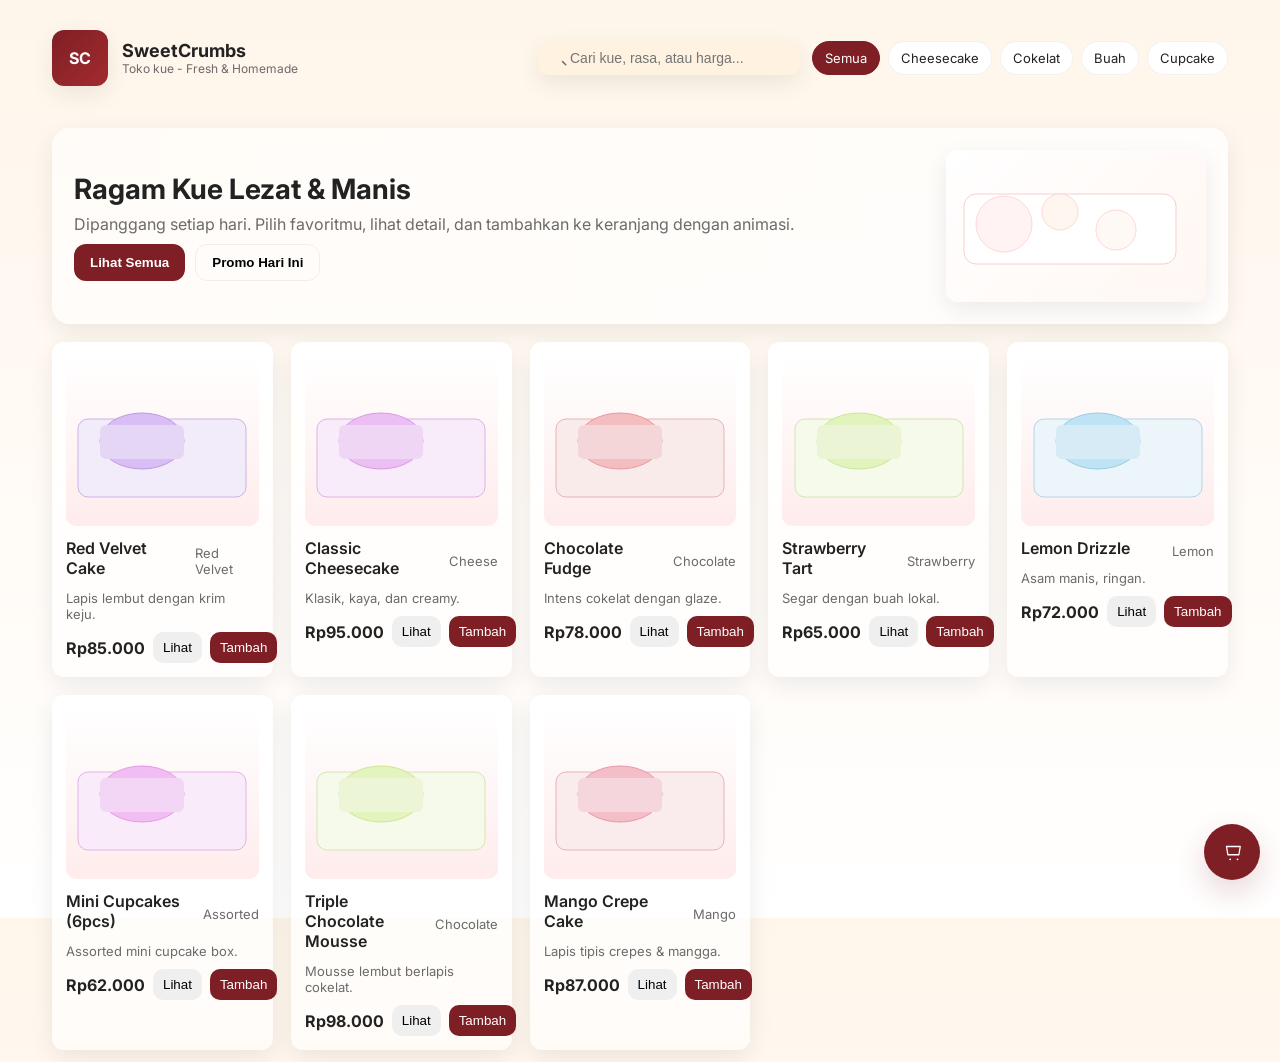
==== index.html @ e3cad515 "Create index.html" ====
<!doctype html>
<html lang="id">
<head>
  <meta charset="utf-8" />
  <meta name="viewport" content="width=device-width, initial-scale=1" />
  <title>SweetCrumbs Bakery — Koleksi Kue</title>
  <link href="https://fonts.googleapis.com/css2?family=Inter:wght@300;400;600;700&display=swap" rel="stylesheet">
  <style>
    :root{
      --cream:#FFF6EB;
      --soft-cream:#FFF2E0;
      --maroon:#7E1F25;
      --accent:#A32B2F;
      --muted:#6B6B6B;
      --glass: rgba(255,255,255,0.6);
      --card-shadow: 0 8px 24px rgba(0,0,0,0.08);
      --radius:14px;
      font-family: 'Inter', system-ui, -apple-system, 'Segoe UI', Roboto, 'Helvetica Neue', Arial;
    }
    *{box-sizing:border-box}
    html,body{height:100%;margin:0;background:linear-gradient(180deg,var(--cream),#fff);color:#222}

    /* Header */
    .topbar{display:flex;align-items:center;justify-content:space-between;padding:20px 32px;gap:18px}
    .brand{display:flex;align-items:center;gap:14px}
    .logo{width:56px;height:56px;border-radius:12px;background:linear-gradient(135deg,var(--maroon),var(--accent));display:flex;align-items:center;justify-content:center;color:white;font-weight:700;box-shadow:var(--card-shadow)}
    .brand h1{margin:0;font-size:18px}
    .brand p{margin:0;font-size:12px;color:var(--muted)}

    /* Controls */
    .controls{display:flex;align-items:center;gap:12px}
    .search{display:flex;align-items:center;background:var(--soft-cream);padding:8px 12px;border-radius:10px;box-shadow:var(--card-shadow)}
    .search input{border:0;background:transparent;outline:none;width:220px;font-size:14px}
    .filters{display:flex;gap:8px}
    .chip{cursor:pointer;padding:8px 12px;border-radius:999px;background:white;border:1px solid rgba(0,0,0,0.05);font-size:13px}
    .chip.active{background:var(--maroon);color:white;border-color:var(--maroon)}

    /* Layout */
    .container{max-width:1200px;margin:18px auto;padding:12px}
    .hero{display:flex;align-items:center;justify-content:space-between;gap:20px;padding:22px;background:linear-gradient(90deg,rgba(255,255,255,0.6), rgba(255,255,255,0.8));border-radius:18px;box-shadow:var(--card-shadow)}
    .hero .text h2{margin:0;font-size:28px}
    .hero .text p{margin:8px 0 0;color:var(--muted)}
    .hero .actions{display:flex;gap:10px;margin-top:10px}
    .btn{padding:10px 16px;border-radius:12px;border:0;cursor:pointer;font-weight:600}
    .btn-primary{background:var(--maroon);color:white}
    .btn-ghost{background:transparent;border:1px solid rgba(0,0,0,0.06)}

    /* Grid */
    .grid{display:grid;grid-template-columns:repeat(auto-fit,minmax(220px,1fr));gap:18px;margin-top:18px}
    .card{background:linear-gradient(180deg,white,var(--glass));border-radius:12px;padding:14px;box-shadow:var(--card-shadow);position:relative;overflow:visible;transition:transform .28s ease, box-shadow .28s ease}
    .card:hover{transform:translateY(-8px)}
    .card .img{height:170px;border-radius:10px;background:linear-gradient(180deg,#fff, #ffecec);display:flex;align-items:center;justify-content:center;margin-bottom:12px;position:relative}
    .badge{position:absolute;top:14px;left:14px;background:var(--maroon);color:white;padding:6px 8px;border-radius:8px;font-size:12px}

    .cake-name{font-weight:600;margin:0 0 6px}
    .cake-desc{font-size:13px;color:var(--muted);margin:0 0 10px}
    .price{font-weight:700}
    .meta{display:flex;align-items:center;justify-content:space-between;gap:8px}
    .actions-row{display:flex;gap:8px}
    .btn-small{padding:8px 10px;border-radius:10px;border:0;cursor:pointer}

    /* subtle tilt on image */
    .img > svg{transform-origin:center;transition:transform .5s cubic-bezier(.2,.9,.3,1)}
    .card:hover .img > svg{transform:rotate(-6deg) translateY(-4px)}

    /* cart */
    .cart{position:fixed;right:20px;bottom:20px;background:var(--maroon);color:white;padding:10px;border-radius:999px;width:56px;height:56px;display:flex;align-items:center;justify-content:center;box-shadow:0 12px 30px rgba(126,31,37,0.18)}
    .cart .count{position:absolute;top:-8px;right:-8px;background:#ffd; color:var(--maroon);padding:4px 6px;border-radius:999px;font-weight:700;font-size:12px}

    /* modal */
    .modal{position:fixed;inset:0;background:rgba(0,0,0,0.45);display:none;align-items:center;justify-content:center;padding:24px}
    .modal.open{display:flex}
    .modal .dialog{background:white;border-radius:12px;padding:18px;max-width:860px;width:100%;display:grid;grid-template-columns:1fr 1fr;gap:16px}
    .big-img{height:320px;border-radius:12px;display:flex;align-items:center;justify-content:center;background:linear-gradient(180deg,#fff,#fff6f4)}

    /* responsive */
    @media(max-width:800px){
      .hero{flex-direction:column;align-items:flex-start}
      .modal .dialog{grid-template-columns:1fr}
    }

    /* subtle entrance */
    .card{opacity:0;transform:translateY(12px);animation:fadeInUp .6s ease forwards}
    .card:nth-child(1){animation-delay:.06s}
    .card:nth-child(2){animation-delay:.12s}
    .card:nth-child(3){animation-delay:.18s}
    .card:nth-child(4){animation-delay:.24s}
    .card:nth-child(5){animation-delay:.30s}
    @keyframes fadeInUp{to{opacity:1;transform:none}}
  </style>
</head>
<body>
  <div class="topbar container">
    <div class="brand">
      <div class="logo">SC</div>
      <div>
        <h1>SweetCrumbs</h1>
        <p>Toko kue - Fresh & Homemade</p>
      </div>
    </div>

    <div class="controls">
      <div class="search">
        <svg width="18" height="18" viewBox="0 0 24 24" fill="none" style="opacity:.7"><path d="M21 21l-4.35-4.35" stroke="#333" stroke-width="2" stroke-linecap="round" stroke-linejoin="round"/></svg>
        <input id="searchInput" placeholder="Cari kue, rasa, atau harga..." />
      </div>
      <div class="filters" id="filterRow">
        <div class="chip active" data-cat="all">Semua</div>
        <div class="chip" data-cat="cheesecake">Cheesecake</div>
        <div class="chip" data-cat="chocolate">Cokelat</div>
        <div class="chip" data-cat="fruit">Buah</div>
        <div class="chip" data-cat="cupcake">Cupcake</div>
      </div>
    </div>
  </div>

  <main class="container">
    <section class="hero">
      <div class="text">
        <h2>Ragam Kue Lezat & Manis</h2>
        <p>Dipanggang setiap hari. Pilih favoritmu, lihat detail, dan tambahkan ke keranjang dengan animasi.</p>
        <div class="actions">
          <button class="btn btn-primary" id="viewAllBtn">Lihat Semua</button>
          <button class="btn btn-ghost" id="specialBtn">Promo Hari Ini</button>
        </div>
      </div>
      <div class="visual" style="min-width:260px;">
        <div style="background:linear-gradient(135deg,#fff,#fff7f3);padding:14px;border-radius:12px;box-shadow:var(--card-shadow)">
          <svg width="220" height="120" viewBox="0 0 220 120" fill="none" aria-hidden>
            <rect x="4" y="30" width="212" height="70" rx="12" fill="#fff" stroke="#F4D1CF"/>
            <circle cx="44" cy="60" r="28" fill="#fff3f3" stroke="#FFD6D6"/>
            <circle cx="100" cy="48" r="18" fill="#fff6f0" stroke="#FFD6D6"/>
            <circle cx="156" cy="66" r="20" fill="#fff9f5" stroke="#FFD6D6"/>
          </svg>
        </div>
      </div>
    </section>

    <section class="grid" id="productGrid">
      <!-- Cards generated by JS -->
    </section>
  </main>

  <div class="cart" id="cartBtn" title="Keranjang">
    <svg width="22" height="22" viewBox="0 0 24 24" fill="none"><path d="M6 6h15l-1.5 9h-12z" stroke="white" stroke-width="1.4" stroke-linecap="round" stroke-linejoin="round"/><circle cx="10" cy="20" r="1" fill="white"/><circle cx="18" cy="20" r="1" fill="white"/></svg>
    <div class="count" id="cartCount" style="display:none">0</div>
  </div>

  <div class="modal" id="modal">
    <div class="dialog">
      <div class="big-img" id="modalImg"></div>
      <div>
        <h3 id="modalTitle">Nama Kue</h3>
        <p id="modalDesc" style="color:var(--muted)"></p>
        <p style="font-weight:800;font-size:20px;margin-top:12px" id="modalPrice">Rp0</p>
        <div style="margin-top:16px;display:flex;gap:10px">
          <button class="btn btn-primary" id="modalAdd">Tambah ke Keranjang</button>
          <button class="btn btn-ghost" id="modalClose">Tutup</button>
        </div>
      </div>
    </div>
  </div>

  <script>
    // sample product data
    const products = [
      {id:1,name:'Red Velvet Cake',cat:'cake',tag:'cheesecake',desc:'Lapis lembut dengan krim keju.',price:85000,flavor:'Red Velvet'},
      {id:2,name:'Classic Cheesecake',cat:'cake',tag:'cheesecake',desc:'Klasik, kaya, dan creamy.',price:95000,flavor:'Cheese'},
      {id:3,name:'Chocolate Fudge',cat:'cake',tag:'chocolate',desc:'Intens cokelat dengan glaze.',price:78000,flavor:'Chocolate'},
      {id:4,name:'Strawberry Tart',cat:'tart',tag:'fruit',desc:'Segar dengan buah lokal.',price:65000,flavor:'Strawberry'},
      {id:5,name:'Lemon Drizzle',cat:'cake',tag:'fruit',desc:'Asam manis, ringan.',price:72000,flavor:'Lemon'},
      {id:6,name:'Mini Cupcakes (6pcs)',cat:'cupcake',tag:'cupcake',desc:'Assorted mini cupcake box.',price:62000,flavor:'Assorted'},
      {id:7,name:'Triple Chocolate Mousse',cat:'cake',tag:'chocolate',desc:'Mousse lembut berlapis cokelat.',price:98000,flavor:'Chocolate'},
      {id:8,name:'Mango Crepe Cake',cat:'cake',tag:'fruit',desc:'Lapis tipis crepes & mangga.',price:87000,flavor:'Mango'}
    ];

    const grid = document.getElementById('productGrid');
    const searchInput = document.getElementById('searchInput');
    const filterRow = document.getElementById('filterRow');
    const cartCountEl = document.getElementById('cartCount');
    const cartBtn = document.getElementById('cartBtn');
    const modal = document.getElementById('modal');
    const modalImg = document.getElementById('modalImg');
    const modalTitle = document.getElementById('modalTitle');
    const modalDesc = document.getElementById('modalDesc');
    const modalPrice = document.getElementById('modalPrice');
    const modalAdd = document.getElementById('modalAdd');
    const modalClose = document.getElementById('modalClose');

    let cartCount = 0;
    let activeCategory = 'all';

    function money(num){return 'Rp' + num.toLocaleString('id-ID')}

    function cakeSVG(name){
      // simple inline SVG as placeholder; unique color per name hash
      const hue = Math.abs(Array.from(name).reduce((a,c)=>a+c.charCodeAt(0),0)) % 360;
      return `<svg width="180" height="140" viewBox="0 0 180 140" xmlns="http://www.w3.org/2000/svg" aria-hidden>
        <rect x="6" y="48" rx="10" width="168" height="78" fill="hsl(${hue} 60% 95%)" stroke="hsl(${hue} 50% 80%)" />
        <g transform="translate(22,22)">
          <ellipse cx="48" cy="48" rx="42" ry="28" fill="hsl(${hue} 70% 85%)" stroke="hsl(${hue} 60% 75%)" />
          <rect x="6" y="32" rx="6" width="84" height="34" fill="hsl(${hue} 60% 90%)"/>
        </g>
      </svg>`;
    }

    function renderGrid(list){
      grid.innerHTML='';
      list.forEach(p=>{
        const card = document.createElement('article');
        card.className='card';
        card.innerHTML = `
          <div class="img">${cakeSVG(p.name)}</div>
          <div>
            <div style="display:flex;align-items:center;gap:8px;margin-bottom:6px"><h4 class="cake-name">${p.name}</h4><div style="margin-left:auto;color:var(--muted);font-size:13px">${p.flavor}</div></div>
            <p class="cake-desc">${p.desc}</p>
            <div class="meta">
              <div class="price">${money(p.price)}</div>
              <div class="actions-row">
                <button class="btn-small" data-id="${p.id}" data-action="view">Lihat</button>
                <button class="btn-small btn-primary" data-id="${p.id}" data-action="add">Tambah</button>
              </div>
            </div>
          </div>
        `;
        grid.appendChild(card);
      });

      // Attach button listeners
      grid.querySelectorAll('[data-action]').forEach(btn=>{
        btn.addEventListener('click', e=>{
          const id = Number(btn.dataset.id);
          const action = btn.dataset.action;
          const product = products.find(x=>x.id===id);
          if(action==='view') openModal(product);
          if(action==='add') flyToCart(btn, product);
        });
      });
    }

    function openModal(product){
      modalTitle.textContent = product.name;
      modalDesc.textContent = product.desc;
      modalPrice.textContent = money(product.price);
      modalImg.innerHTML = cakeSVG(product.name);
      modal.classList.add('open');
      modalAdd.onclick = ()=>{ flyToCart(modalAdd, product); closeModal(); };
    }
    function closeModal(){ modal.classList.remove('open'); }
    modalClose.addEventListener('click', closeModal);
    modal.addEventListener('click', (e)=>{ if(e.target===modal) closeModal(); });

    function flyToCart(btn, product){
      // increment cart
      cartCount++;
      cartCountEl.textContent = cartCount;
      cartCountEl.style.display = 'block';

      // create flying clone
      const rect = btn.getBoundingClientRect();
      const cartRect = cartBtn.getBoundingClientRect();
      const fly = document.createElement('div');
      fly.style.position='fixed';
      fly.style.left = rect.left + 'px';
      fly.style.top = rect.top + 'px';
      fly.style.width = '48px';
      fly.style.height = '48px';
      fly.style.borderRadius='8px';
      fly.style.zIndex=9999;
      fly.style.overflow='hidden';
      fly.innerHTML = cakeSVG(product.name);
      document.body.appendChild(fly);

      // animate
      const dx = cartRect.left + cartRect.width/2 - rect.left;
      const dy = cartRect.top + cartRect.height/2 - rect.top;
      fly.animate([
        { transform: 'translate(0px,0px) scale(1)', opacity:1 },
        { transform: `translate(${dx}px, ${dy}px) scale(.2) rotate(20deg)`, opacity:0.2 }
      ],{duration:700,easing:'cubic-bezier(.2,.9,.3,1)'}).onfinish = ()=>{ fly.remove();
        // small bounce on cart
        cartBtn.animate([{transform:'scale(1)'},{transform:'scale(1.14)'},{transform:'scale(1)'}],{duration:350});
      };
    }

    // filtering & search
    function applyFilters(){
      const q = searchInput.value.trim().toLowerCase();
      let list = products.filter(p=>{
        const matchesCat = activeCategory==='all' || p.tag===activeCategory;
        const matchesQ = q==='' || p.name.toLowerCase().includes(q) || p.desc.toLowerCase().includes(q) || String(p.price).includes(q);
        return matchesCat && matchesQ;
      });
      renderGrid(list);
    }

    searchInput.addEventListener('input', ()=>{ applyFilters(); });

    filterRow.querySelectorAll('.chip').forEach(ch=>{
      ch.addEventListener('click', ()=>{
        filterRow.querySelectorAll('.chip').forEach(c=>c.classList.remove('active'));
        ch.classList.add('active');
        activeCategory = ch.dataset.cat;
        applyFilters();
      });
    });

    // initial render
    renderGrid(products);

    // handy demo buttons
    document.getElementById('viewAllBtn').addEventListener('click', ()=>{ searchInput.value=''; activeCategory='all'; filterRow.querySelectorAll('.chip').forEach(c=>c.classList.remove('active')); filterRow.querySelector('.chip[data-cat="all"]').classList.add('active'); applyFilters(); });
    document.getElementById('specialBtn').addEventListener('click', ()=>{ alert('Promo: Diskon 10% untuk semua kue cokelat hari ini!'); });

  </script>
</body>
</html>
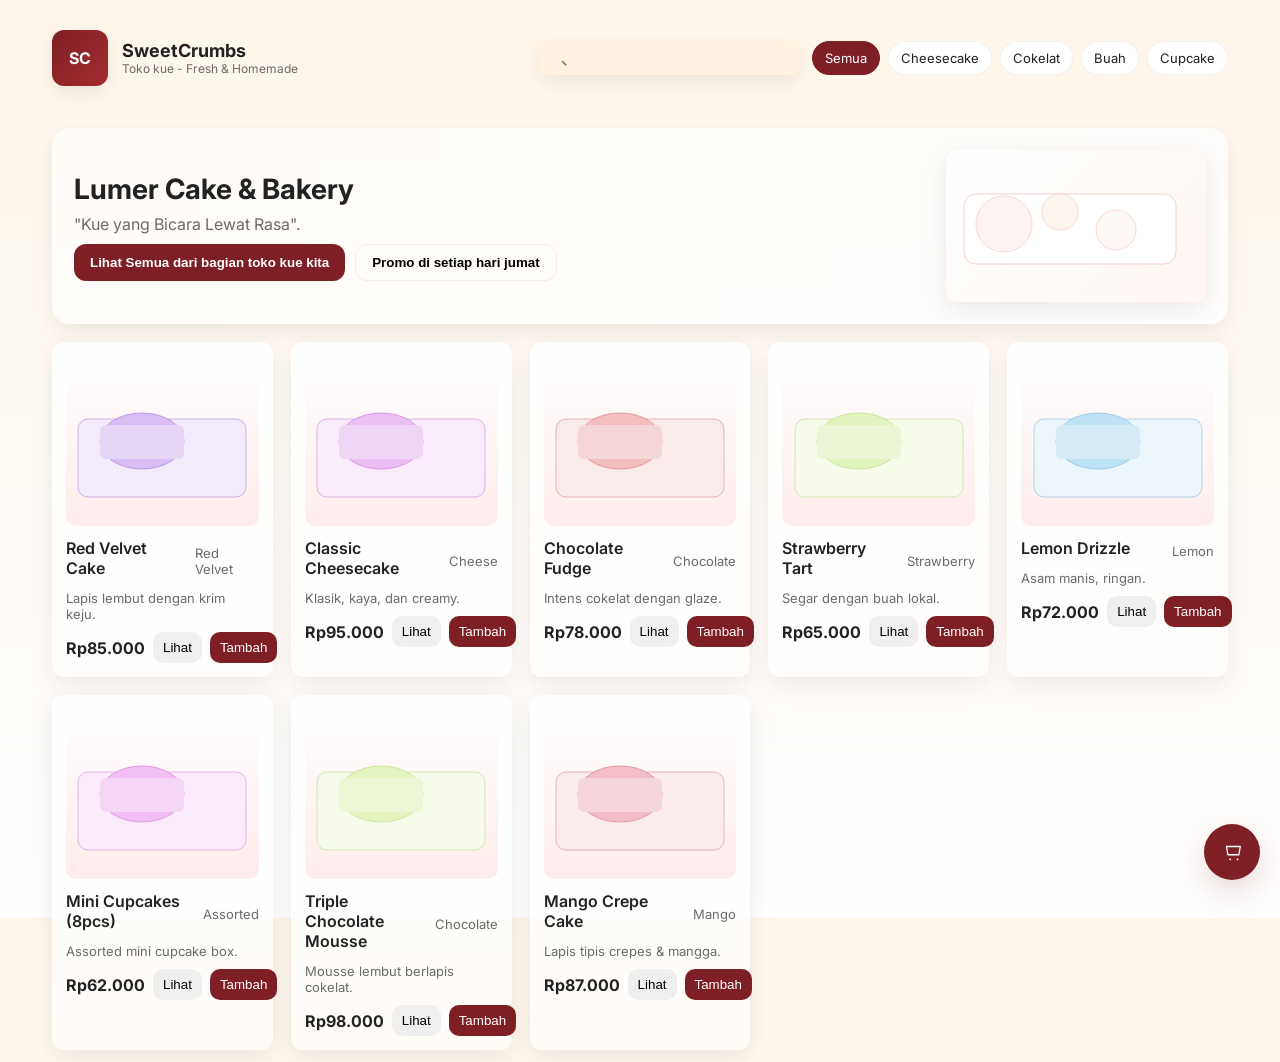
==== commit 0ea7036a: "Update index.html" ====
--- a/index.html
+++ b/index.html
@@ -3,7 +3,7 @@
 <head>
   <meta charset="utf-8" />
   <meta name="viewport" content="width=device-width, initial-scale=1" />
-  <title>SweetCrumbs Bakery — Koleksi Kue</title>
+  <title>SweetCrumbs Bakery — Koleksi Kue lezat dan yang pastinya enakkk</title>
   <link href="https://fonts.googleapis.com/css2?family=Inter:wght@300;400;600;700&display=swap" rel="stylesheet">
   <style>
     :root{
@@ -102,7 +102,7 @@
     <div class="controls">
       <div class="search">
         <svg width="18" height="18" viewBox="0 0 24 24" fill="none" style="opacity:.7"><path d="M21 21l-4.35-4.35" stroke="#333" stroke-width="2" stroke-linecap="round" stroke-linejoin="round"/></svg>
-        <input id="searchInput" placeholder="Cari kue, rasa, atau harga..." />
+        <input id="searchInput" placeholder=""Cari yang bikin hati lumer......" />
       </div>
       <div class="filters" id="filterRow">
         <div class="chip active" data-cat="all">Semua</div>
@@ -117,11 +117,11 @@
   <main class="container">
     <section class="hero">
       <div class="text">
-        <h2>Ragam Kue Lezat & Manis</h2>
-        <p>Dipanggang setiap hari. Pilih favoritmu, lihat detail, dan tambahkan ke keranjang dengan animasi.</p>
+        <h2>Lumer Cake & Bakery</h2>
+        <p>"Kue yang Bicara Lewat Rasa".</p>
         <div class="actions">
-          <button class="btn btn-primary" id="viewAllBtn">Lihat Semua</button>
-          <button class="btn btn-ghost" id="specialBtn">Promo Hari Ini</button>
+          <button class="btn btn-primary" id="viewAllBtn">Lihat Semua dari bagian toko kue kita</button>
+          <button class="btn btn-ghost" id="specialBtn">Promo di setiap hari jumat</button>
         </div>
       </div>
       <div class="visual" style="min-width:260px;">
@@ -141,7 +141,7 @@
     </section>
   </main>
 
-  <div class="cart" id="cartBtn" title="Keranjang">
+  <div class="cart" id="cartBtn" title="keranjangnya disini yaaa">
     <svg width="22" height="22" viewBox="0 0 24 24" fill="none"><path d="M6 6h15l-1.5 9h-12z" stroke="white" stroke-width="1.4" stroke-linecap="round" stroke-linejoin="round"/><circle cx="10" cy="20" r="1" fill="white"/><circle cx="18" cy="20" r="1" fill="white"/></svg>
     <div class="count" id="cartCount" style="display:none">0</div>
   </div>
@@ -154,8 +154,8 @@
         <p id="modalDesc" style="color:var(--muted)"></p>
         <p style="font-weight:800;font-size:20px;margin-top:12px" id="modalPrice">Rp0</p>
         <div style="margin-top:16px;display:flex;gap:10px">
-          <button class="btn btn-primary" id="modalAdd">Tambah ke Keranjang</button>
-          <button class="btn btn-ghost" id="modalClose">Tutup</button>
+          <button class="btn btn-primary" id="modalAdd">kalo minat tambahin aja ke keranjangnya</button>
+          <button class="btn btn-ghost" id="modalClose">Nanti Lagi</button>
         </div>
       </div>
     </div>
@@ -169,7 +169,7 @@
       {id:3,name:'Chocolate Fudge',cat:'cake',tag:'chocolate',desc:'Intens cokelat dengan glaze.',price:78000,flavor:'Chocolate'},
       {id:4,name:'Strawberry Tart',cat:'tart',tag:'fruit',desc:'Segar dengan buah lokal.',price:65000,flavor:'Strawberry'},
       {id:5,name:'Lemon Drizzle',cat:'cake',tag:'fruit',desc:'Asam manis, ringan.',price:72000,flavor:'Lemon'},
-      {id:6,name:'Mini Cupcakes (6pcs)',cat:'cupcake',tag:'cupcake',desc:'Assorted mini cupcake box.',price:62000,flavor:'Assorted'},
+      {id:6,name:'Mini Cupcakes (8pcs)',cat:'cupcake',tag:'cupcake',desc:'Assorted mini cupcake box.',price:62000,flavor:'Assorted'},
       {id:7,name:'Triple Chocolate Mousse',cat:'cake',tag:'chocolate',desc:'Mousse lembut berlapis cokelat.',price:98000,flavor:'Chocolate'},
       {id:8,name:'Mango Crepe Cake',cat:'cake',tag:'fruit',desc:'Lapis tipis crepes & mangga.',price:87000,flavor:'Mango'}
     ];
@@ -310,7 +310,7 @@
 
     // handy demo buttons
     document.getElementById('viewAllBtn').addEventListener('click', ()=>{ searchInput.value=''; activeCategory='all'; filterRow.querySelectorAll('.chip').forEach(c=>c.classList.remove('active')); filterRow.querySelector('.chip[data-cat="all"]').classList.add('active'); applyFilters(); });
-    document.getElementById('specialBtn').addEventListener('click', ()=>{ alert('Promo: Diskon 10% untuk semua kue cokelat hari ini!'); });
+    document.getElementById('specialBtn').addEventListener('click', ()=>{ alert('Promo: Diskon besar-besaran untuk semua kue cokelat hari ini!'); });
 
   </script>
 </body>
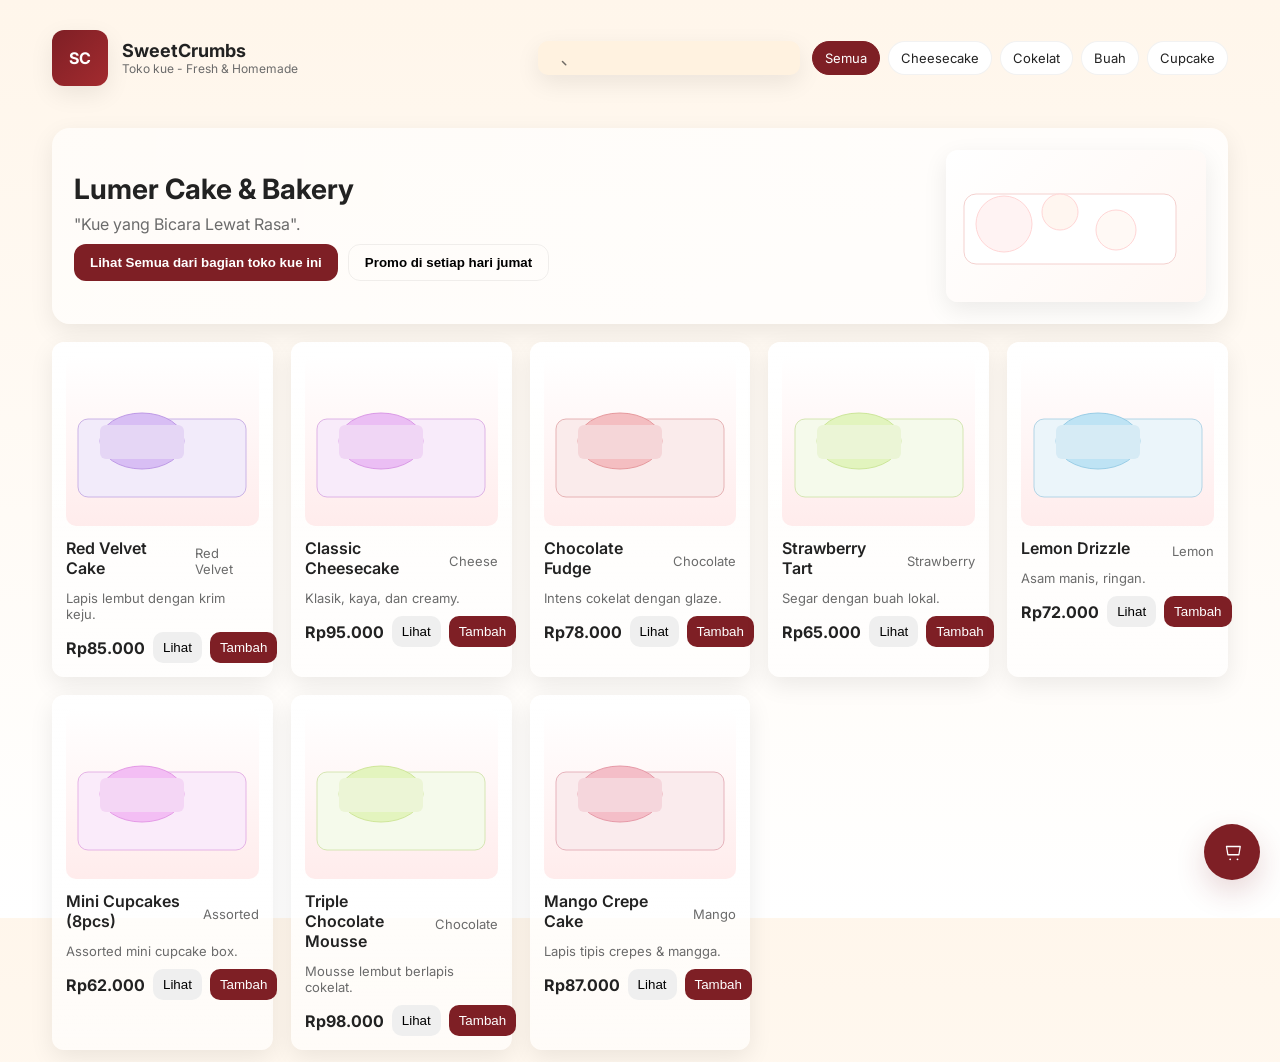
==== commit c14fd8b3: "Update index.html" ====
--- a/index.html
+++ b/index.html
@@ -102,7 +102,7 @@
     <div class="controls">
       <div class="search">
         <svg width="18" height="18" viewBox="0 0 24 24" fill="none" style="opacity:.7"><path d="M21 21l-4.35-4.35" stroke="#333" stroke-width="2" stroke-linecap="round" stroke-linejoin="round"/></svg>
-        <input id="searchInput" placeholder=""Cari yang bikin hati lumer......" />
+        <input id="searchInput" placeholder=""Cari yang bikin hati lumer..." />
       </div>
       <div class="filters" id="filterRow">
         <div class="chip active" data-cat="all">Semua</div>
@@ -120,7 +120,7 @@
         <h2>Lumer Cake & Bakery</h2>
         <p>"Kue yang Bicara Lewat Rasa".</p>
         <div class="actions">
-          <button class="btn btn-primary" id="viewAllBtn">Lihat Semua dari bagian toko kue kita</button>
+          <button class="btn btn-primary" id="viewAllBtn">Lihat Semua dari bagian toko kue ini</button>
           <button class="btn btn-ghost" id="specialBtn">Promo di setiap hari jumat</button>
         </div>
       </div>
@@ -154,7 +154,7 @@
         <p id="modalDesc" style="color:var(--muted)"></p>
         <p style="font-weight:800;font-size:20px;margin-top:12px" id="modalPrice">Rp0</p>
         <div style="margin-top:16px;display:flex;gap:10px">
-          <button class="btn btn-primary" id="modalAdd">kalo minat tambahin aja ke keranjangnya</button>
+          <button class="btn btn-primary" id="modalAdd">kalo minat ini keranjangnya ya</button>
           <button class="btn btn-ghost" id="modalClose">Nanti Lagi</button>
         </div>
       </div>
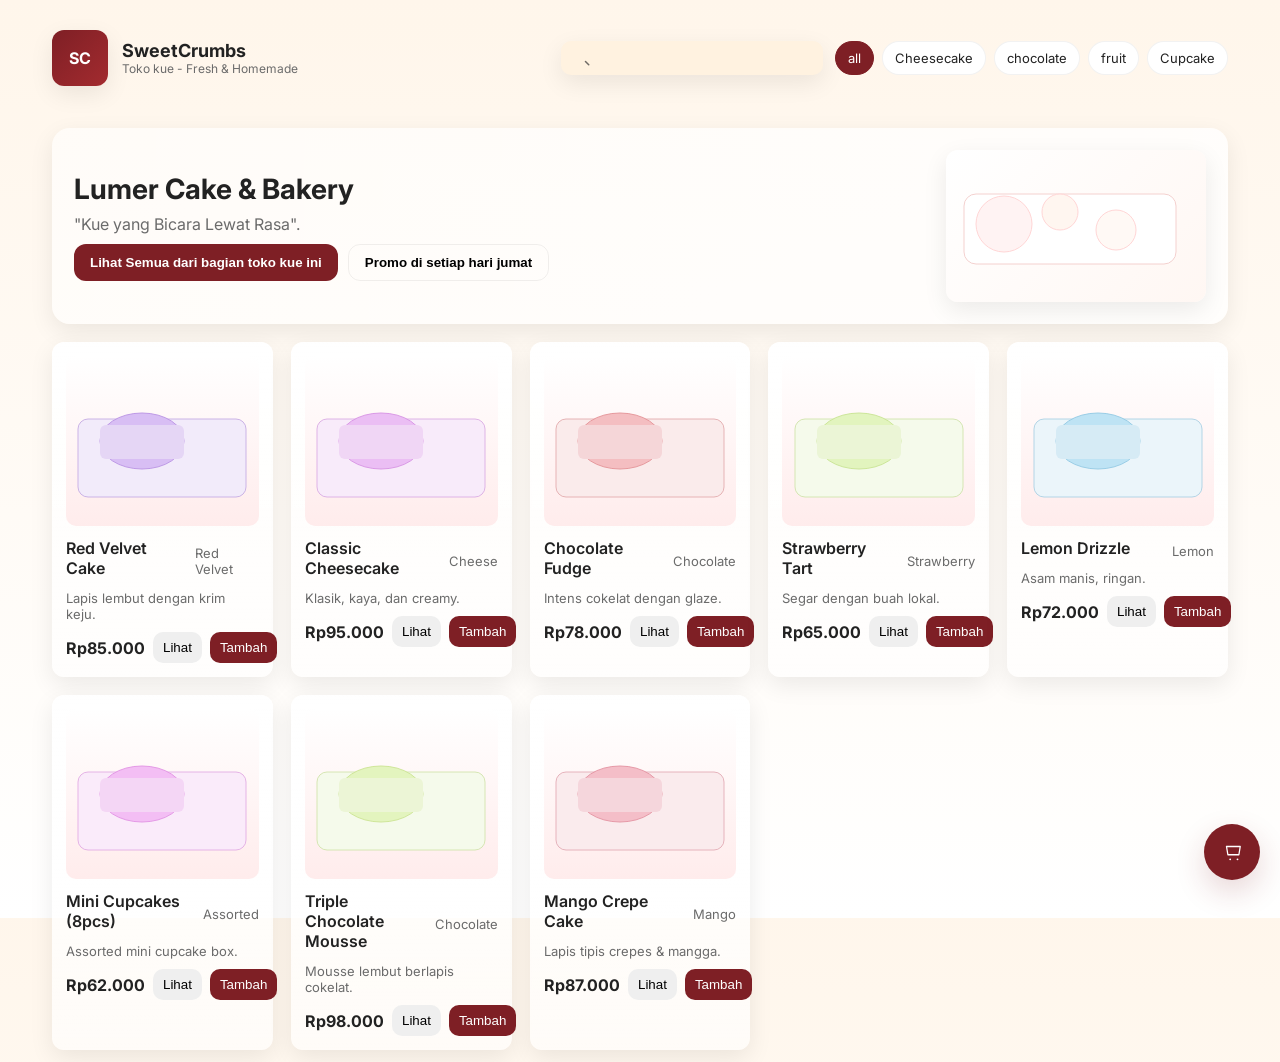
==== commit e991086e: "Update index.html" ====
--- a/index.html
+++ b/index.html
@@ -102,13 +102,13 @@
     <div class="controls">
       <div class="search">
         <svg width="18" height="18" viewBox="0 0 24 24" fill="none" style="opacity:.7"><path d="M21 21l-4.35-4.35" stroke="#333" stroke-width="2" stroke-linecap="round" stroke-linejoin="round"/></svg>
-        <input id="searchInput" placeholder=""Cari yang bikin hati lumer..." />
+        <input id="searchInput" placeholder="""Temukan cita rasa terbaik..."..." />
       </div>
       <div class="filters" id="filterRow">
-        <div class="chip active" data-cat="all">Semua</div>
+        <div class="chip active" data-cat="all">all</div>
         <div class="chip" data-cat="cheesecake">Cheesecake</div>
-        <div class="chip" data-cat="chocolate">Cokelat</div>
-        <div class="chip" data-cat="fruit">Buah</div>
+        <div class="chip" data-cat="chocolate">chocolate</div>
+        <div class="chip" data-cat="fruit">fruit</div>
         <div class="chip" data-cat="cupcake">Cupcake</div>
       </div>
     </div>
@@ -154,8 +154,8 @@
         <p id="modalDesc" style="color:var(--muted)"></p>
         <p style="font-weight:800;font-size:20px;margin-top:12px" id="modalPrice">Rp0</p>
         <div style="margin-top:16px;display:flex;gap:10px">
-          <button class="btn btn-primary" id="modalAdd">kalo minat ini keranjangnya ya</button>
-          <button class="btn btn-ghost" id="modalClose">Nanti Lagi</button>
+          <button class="btn btn-primary" id="modalAdd">klik disini ya</button>
+          <button class="btn btn-ghost" id="modalClose">selesai</button>
         </div>
       </div>
     </div>
@@ -285,7 +285,7 @@
 
     // filtering & search
     function applyFilters(){
-      const q = searchInput.value.trim().toLowerCase();
+      const q = searchInput.value.trim("Temukan cita rasa terbaik...").toLowerCase();
       let list = products.filter(p=>{
         const matchesCat = activeCategory==='all' || p.tag===activeCategory;
         const matchesQ = q==='' || p.name.toLowerCase().includes(q) || p.desc.toLowerCase().includes(q) || String(p.price).includes(q);
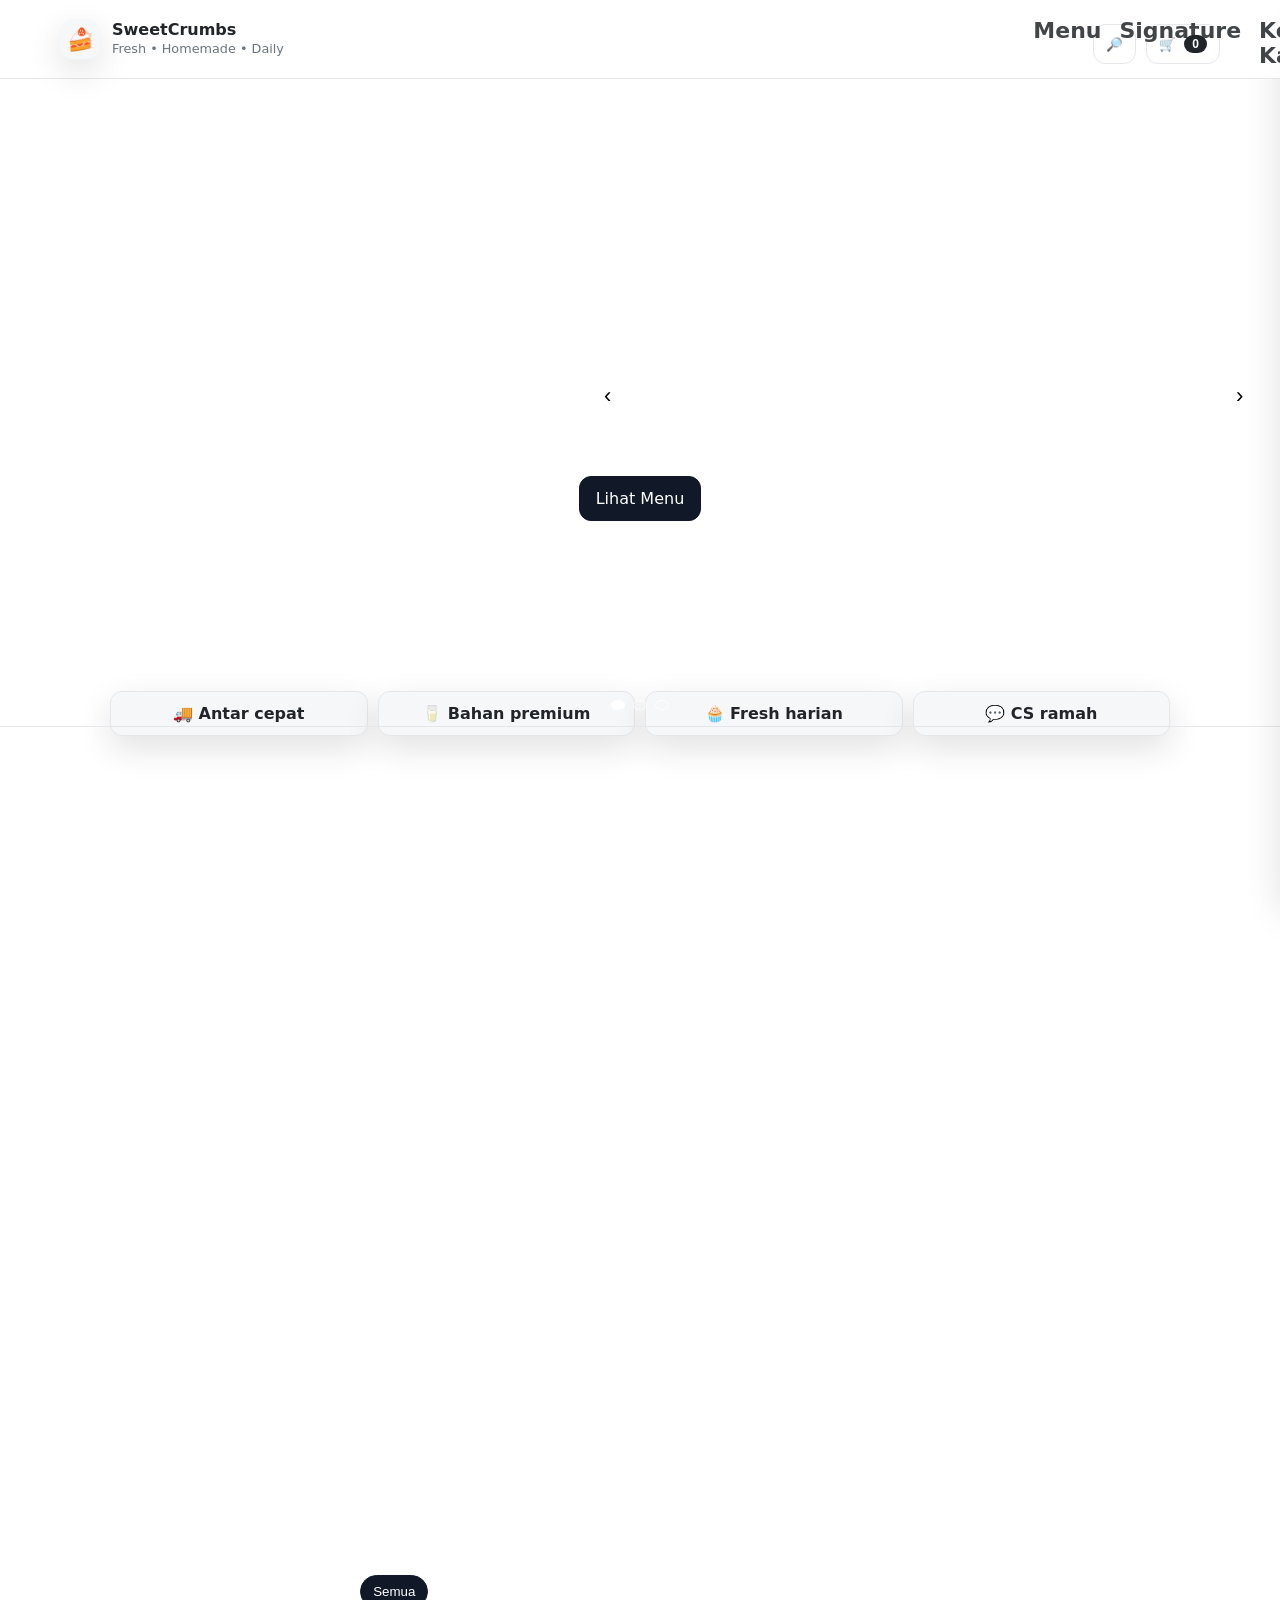
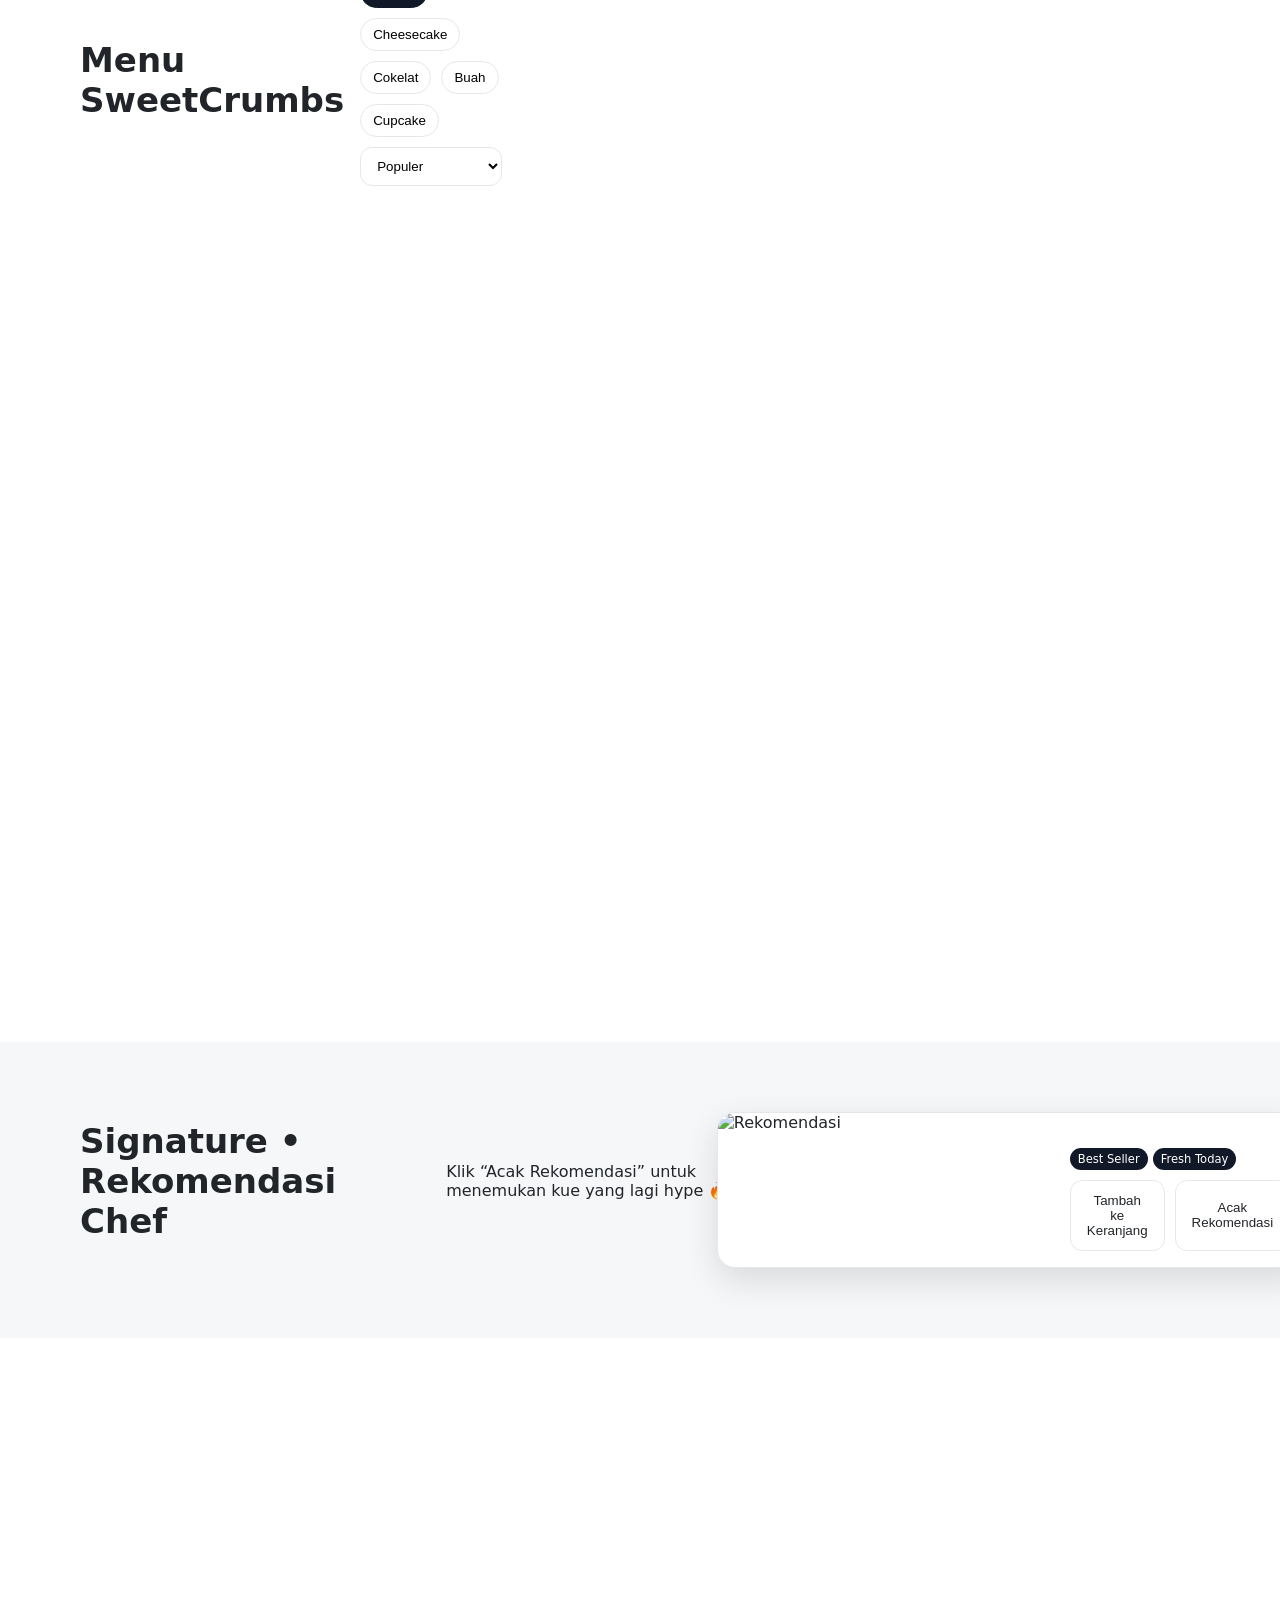
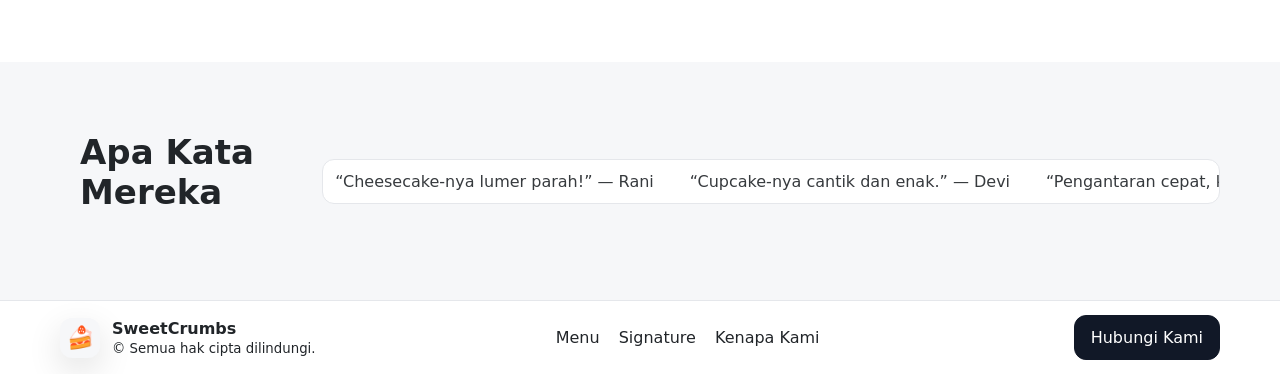
==== commit d6ef62b6: "Add files via upload" ====
--- a/index.html
+++ b/index.html
@@ -1,317 +1,223 @@
-<!doctype html>
+<!DOCTYPE html>
 <html lang="id">
 <head>
-  <meta charset="utf-8" />
-  <meta name="viewport" content="width=device-width, initial-scale=1" />
-  <title>SweetCrumbs Bakery — Koleksi Kue lezat dan yang pastinya enakkk</title>
-  <link href="https://fonts.googleapis.com/css2?family=Inter:wght@300;400;600;700&display=swap" rel="stylesheet">
-  <style>
-    :root{
-      --cream:#FFF6EB;
-      --soft-cream:#FFF2E0;
-      --maroon:#7E1F25;
-      --accent:#A32B2F;
-      --muted:#6B6B6B;
-      --glass: rgba(255,255,255,0.6);
-      --card-shadow: 0 8px 24px rgba(0,0,0,0.08);
-      --radius:14px;
-      font-family: 'Inter', system-ui, -apple-system, 'Segoe UI', Roboto, 'Helvetica Neue', Arial;
-    }
-    *{box-sizing:border-box}
-    html,body{height:100%;margin:0;background:linear-gradient(180deg,var(--cream),#fff);color:#222}
-
-    /* Header */
-    .topbar{display:flex;align-items:center;justify-content:space-between;padding:20px 32px;gap:18px}
-    .brand{display:flex;align-items:center;gap:14px}
-    .logo{width:56px;height:56px;border-radius:12px;background:linear-gradient(135deg,var(--maroon),var(--accent));display:flex;align-items:center;justify-content:center;color:white;font-weight:700;box-shadow:var(--card-shadow)}
-    .brand h1{margin:0;font-size:18px}
-    .brand p{margin:0;font-size:12px;color:var(--muted)}
-
-    /* Controls */
-    .controls{display:flex;align-items:center;gap:12px}
-    .search{display:flex;align-items:center;background:var(--soft-cream);padding:8px 12px;border-radius:10px;box-shadow:var(--card-shadow)}
-    .search input{border:0;background:transparent;outline:none;width:220px;font-size:14px}
-    .filters{display:flex;gap:8px}
-    .chip{cursor:pointer;padding:8px 12px;border-radius:999px;background:white;border:1px solid rgba(0,0,0,0.05);font-size:13px}
-    .chip.active{background:var(--maroon);color:white;border-color:var(--maroon)}
-
-    /* Layout */
-    .container{max-width:1200px;margin:18px auto;padding:12px}
-    .hero{display:flex;align-items:center;justify-content:space-between;gap:20px;padding:22px;background:linear-gradient(90deg,rgba(255,255,255,0.6), rgba(255,255,255,0.8));border-radius:18px;box-shadow:var(--card-shadow)}
-    .hero .text h2{margin:0;font-size:28px}
-    .hero .text p{margin:8px 0 0;color:var(--muted)}
-    .hero .actions{display:flex;gap:10px;margin-top:10px}
-    .btn{padding:10px 16px;border-radius:12px;border:0;cursor:pointer;font-weight:600}
-    .btn-primary{background:var(--maroon);color:white}
-    .btn-ghost{background:transparent;border:1px solid rgba(0,0,0,0.06)}
-
-    /* Grid */
-    .grid{display:grid;grid-template-columns:repeat(auto-fit,minmax(220px,1fr));gap:18px;margin-top:18px}
-    .card{background:linear-gradient(180deg,white,var(--glass));border-radius:12px;padding:14px;box-shadow:var(--card-shadow);position:relative;overflow:visible;transition:transform .28s ease, box-shadow .28s ease}
-    .card:hover{transform:translateY(-8px)}
-    .card .img{height:170px;border-radius:10px;background:linear-gradient(180deg,#fff, #ffecec);display:flex;align-items:center;justify-content:center;margin-bottom:12px;position:relative}
-    .badge{position:absolute;top:14px;left:14px;background:var(--maroon);color:white;padding:6px 8px;border-radius:8px;font-size:12px}
-
-    .cake-name{font-weight:600;margin:0 0 6px}
-    .cake-desc{font-size:13px;color:var(--muted);margin:0 0 10px}
-    .price{font-weight:700}
-    .meta{display:flex;align-items:center;justify-content:space-between;gap:8px}
-    .actions-row{display:flex;gap:8px}
-    .btn-small{padding:8px 10px;border-radius:10px;border:0;cursor:pointer}
-
-    /* subtle tilt on image */
-    .img > svg{transform-origin:center;transition:transform .5s cubic-bezier(.2,.9,.3,1)}
-    .card:hover .img > svg{transform:rotate(-6deg) translateY(-4px)}
-
-    /* cart */
-    .cart{position:fixed;right:20px;bottom:20px;background:var(--maroon);color:white;padding:10px;border-radius:999px;width:56px;height:56px;display:flex;align-items:center;justify-content:center;box-shadow:0 12px 30px rgba(126,31,37,0.18)}
-    .cart .count{position:absolute;top:-8px;right:-8px;background:#ffd; color:var(--maroon);padding:4px 6px;border-radius:999px;font-weight:700;font-size:12px}
-
-    /* modal */
-    .modal{position:fixed;inset:0;background:rgba(0,0,0,0.45);display:none;align-items:center;justify-content:center;padding:24px}
-    .modal.open{display:flex}
-    .modal .dialog{background:white;border-radius:12px;padding:18px;max-width:860px;width:100%;display:grid;grid-template-columns:1fr 1fr;gap:16px}
-    .big-img{height:320px;border-radius:12px;display:flex;align-items:center;justify-content:center;background:linear-gradient(180deg,#fff,#fff6f4)}
-
-    /* responsive */
-    @media(max-width:800px){
-      .hero{flex-direction:column;align-items:flex-start}
-      .modal .dialog{grid-template-columns:1fr}
-    }
-
-    /* subtle entrance */
-    .card{opacity:0;transform:translateY(12px);animation:fadeInUp .6s ease forwards}
-    .card:nth-child(1){animation-delay:.06s}
-    .card:nth-child(2){animation-delay:.12s}
-    .card:nth-child(3){animation-delay:.18s}
-    .card:nth-child(4){animation-delay:.24s}
-    .card:nth-child(5){animation-delay:.30s}
-    @keyframes fadeInUp{to{opacity:1;transform:none}}
-  </style>
+  <meta charset="UTF-8" />
+  <meta name="viewport" content="width=device-width, initial-scale=1.0"/>
+  <title>SweetCrumbs — Toko Aneka Kue Kekinian</title>
+  <meta name="description" content="SweetCrumbs • Toko aneka kue kekinian. Fresh & homemade setiap hari. Pesan mudah, antar cepat.">
+  <link rel="preconnect" href="https://images.unsplash.com">
+  <link rel="stylesheet" href="assets/css/style.css">
 </head>
 <body>
-  <div class="topbar container">
-    <div class="brand">
-      <div class="logo">SC</div>
-      <div>
-        <h1>SweetCrumbs</h1>
-        <p>Toko kue - Fresh & Homemade</p>
-      </div>
-    </div>
-
-    <div class="controls">
-      <div class="search">
-        <svg width="18" height="18" viewBox="0 0 24 24" fill="none" style="opacity:.7"><path d="M21 21l-4.35-4.35" stroke="#333" stroke-width="2" stroke-linecap="round" stroke-linejoin="round"/></svg>
-        <input id="searchInput" placeholder="""Temukan cita rasa terbaik..."..." />
-      </div>
-      <div class="filters" id="filterRow">
-        <div class="chip active" data-cat="all">all</div>
-        <div class="chip" data-cat="cheesecake">Cheesecake</div>
-        <div class="chip" data-cat="chocolate">chocolate</div>
-        <div class="chip" data-cat="fruit">fruit</div>
-        <div class="chip" data-cat="cupcake">Cupcake</div>
-      </div>
+  <!-- ===== HEADER / NAV ===== -->
+  <header class="topbar">
+    <div class="wrap">
+      <a href="#" class="brand" aria-label="SweetCrumbs">
+        <div class="logo">🍰</div>
+        <div class="brand-text">
+          <strong>SweetCrumbs</strong>
+          <span>Fresh • Homemade • Daily</span>
+        </div>
+      </a>
+
+      <nav class="nav">
+        <a href="#menu">Menu</a>
+        <a href="#signature">Signature</a>
+        <a href="#why">Kenapa Kami</a>
+        <a href="#testi">Testimoni</a>
+      </nav>
+
+      <div class="actions">
+        <button id="openSearch" class="icon-btn" aria-label="Cari kue">🔎</button>
+        <button id="openCart" class="cart-btn" aria-label="Buka keranjang">
+          🛒 <span id="cartCount" class="count">0</span>
+        </button>
+      </div>
+    </div>
+  </header>
+
+  <!-- ===== HERO + SLIDER ===== -->
+  <section class="hero">
+    <div class="slider" id="slider">
+      <div class="slides">
+        <div class="slide is-active" style="--bg:url('https://images.unsplash.com/photo-1464347744102-11db6282f854?q=80&w=1600&auto=format&fit=crop')">
+          <div class="slide-content">
+            <h1>Kue Selezat Senyumanmu</h1>
+            <p>Resep turun-temurun, diolah modern. Selalu fresh setiap hari.</p>
+            <a href="#menu" class="btn primary">Lihat Menu</a>
+          </div>
+        </div>
+        <div class="slide" style="--bg:url('https://images.unsplash.com/photo-1541782814458-70c4cb23d2d0?q=80&w=1600&auto=format&fit=crop')">
+          <div class="slide-content">
+            <h1>Cheesecake Premium</h1>
+            <p>Lembut, creamy, dan lumer. Favorit pelanggan!</p>
+            <a href="#signature" class="btn">Coba Sekarang</a>
+          </div>
+        </div>
+        <div class="slide" style="--bg:url('https://images.unsplash.com/photo-1519869325930-281384150729?q=80&w=1600&auto=format&fit=crop')">
+          <div class="slide-content">
+            <h1>Cupcake Seru</h1>
+            <p>Warna-warni untuk semua momen bahagia.</p>
+            <a href="#menu" class="btn">Pesan Varian</a>
+          </div>
+        </div>
+      </div>
+      <div class="slider-ui">
+        <button class="nav prev" id="prevSlide" aria-label="Sebelumnya">‹</button>
+        <div class="dots" id="sliderDots"></div>
+        <button class="nav next" id="nextSlide" aria-label="Berikutnya">›</button>
+      </div>
+    </div>
+
+    <div class="usp">
+      <div class="usp-item">🚚 Antar cepat</div>
+      <div class="usp-item">🥛 Bahan premium</div>
+      <div class="usp-item">🧁 Fresh harian</div>
+      <div class="usp-item">💬 CS ramah</div>
+    </div>
+  </section>
+
+  <!-- ===== SEARCH OVERLAY ===== -->
+  <div class="search-overlay" id="searchLayer" aria-hidden="true">
+    <div class="search-box">
+      <input id="searchInput" type="search" placeholder="Cari kue favoritmu… (contoh: strawberry, cokelat)" />
+      <button id="closeSearch" class="icon-btn">✕</button>
     </div>
   </div>
 
-  <main class="container">
-    <section class="hero">
-      <div class="text">
-        <h2>Lumer Cake & Bakery</h2>
-        <p>"Kue yang Bicara Lewat Rasa".</p>
-        <div class="actions">
-          <button class="btn btn-primary" id="viewAllBtn">Lihat Semua dari bagian toko kue ini</button>
-          <button class="btn btn-ghost" id="specialBtn">Promo di setiap hari jumat</button>
-        </div>
-      </div>
-      <div class="visual" style="min-width:260px;">
-        <div style="background:linear-gradient(135deg,#fff,#fff7f3);padding:14px;border-radius:12px;box-shadow:var(--card-shadow)">
-          <svg width="220" height="120" viewBox="0 0 220 120" fill="none" aria-hidden>
-            <rect x="4" y="30" width="212" height="70" rx="12" fill="#fff" stroke="#F4D1CF"/>
-            <circle cx="44" cy="60" r="28" fill="#fff3f3" stroke="#FFD6D6"/>
-            <circle cx="100" cy="48" r="18" fill="#fff6f0" stroke="#FFD6D6"/>
-            <circle cx="156" cy="66" r="20" fill="#fff9f5" stroke="#FFD6D6"/>
-          </svg>
-        </div>
-      </div>
-    </section>
-
-    <section class="grid" id="productGrid">
-      <!-- Cards generated by JS -->
-    </section>
-  </main>
-
-  <div class="cart" id="cartBtn" title="keranjangnya disini yaaa">
-    <svg width="22" height="22" viewBox="0 0 24 24" fill="none"><path d="M6 6h15l-1.5 9h-12z" stroke="white" stroke-width="1.4" stroke-linecap="round" stroke-linejoin="round"/><circle cx="10" cy="20" r="1" fill="white"/><circle cx="18" cy="20" r="1" fill="white"/></svg>
-    <div class="count" id="cartCount" style="display:none">0</div>
-  </div>
-
-  <div class="modal" id="modal">
-    <div class="dialog">
-      <div class="big-img" id="modalImg"></div>
-      <div>
-        <h3 id="modalTitle">Nama Kue</h3>
-        <p id="modalDesc" style="color:var(--muted)"></p>
-        <p style="font-weight:800;font-size:20px;margin-top:12px" id="modalPrice">Rp0</p>
-        <div style="margin-top:16px;display:flex;gap:10px">
-          <button class="btn btn-primary" id="modalAdd">klik disini ya</button>
-          <button class="btn btn-ghost" id="modalClose">selesai</button>
-        </div>
-      </div>
-    </div>
-  </div>
-
-  <script>
-    // sample product data
-    const products = [
-      {id:1,name:'Red Velvet Cake',cat:'cake',tag:'cheesecake',desc:'Lapis lembut dengan krim keju.',price:85000,flavor:'Red Velvet'},
-      {id:2,name:'Classic Cheesecake',cat:'cake',tag:'cheesecake',desc:'Klasik, kaya, dan creamy.',price:95000,flavor:'Cheese'},
-      {id:3,name:'Chocolate Fudge',cat:'cake',tag:'chocolate',desc:'Intens cokelat dengan glaze.',price:78000,flavor:'Chocolate'},
-      {id:4,name:'Strawberry Tart',cat:'tart',tag:'fruit',desc:'Segar dengan buah lokal.',price:65000,flavor:'Strawberry'},
-      {id:5,name:'Lemon Drizzle',cat:'cake',tag:'fruit',desc:'Asam manis, ringan.',price:72000,flavor:'Lemon'},
-      {id:6,name:'Mini Cupcakes (8pcs)',cat:'cupcake',tag:'cupcake',desc:'Assorted mini cupcake box.',price:62000,flavor:'Assorted'},
-      {id:7,name:'Triple Chocolate Mousse',cat:'cake',tag:'chocolate',desc:'Mousse lembut berlapis cokelat.',price:98000,flavor:'Chocolate'},
-      {id:8,name:'Mango Crepe Cake',cat:'cake',tag:'fruit',desc:'Lapis tipis crepes & mangga.',price:87000,flavor:'Mango'}
-    ];
-
-    const grid = document.getElementById('productGrid');
-    const searchInput = document.getElementById('searchInput');
-    const filterRow = document.getElementById('filterRow');
-    const cartCountEl = document.getElementById('cartCount');
-    const cartBtn = document.getElementById('cartBtn');
-    const modal = document.getElementById('modal');
-    const modalImg = document.getElementById('modalImg');
-    const modalTitle = document.getElementById('modalTitle');
-    const modalDesc = document.getElementById('modalDesc');
-    const modalPrice = document.getElementById('modalPrice');
-    const modalAdd = document.getElementById('modalAdd');
-    const modalClose = document.getElementById('modalClose');
-
-    let cartCount = 0;
-    let activeCategory = 'all';
-
-    function money(num){return 'Rp' + num.toLocaleString('id-ID')}
-
-    function cakeSVG(name){
-      // simple inline SVG as placeholder; unique color per name hash
-      const hue = Math.abs(Array.from(name).reduce((a,c)=>a+c.charCodeAt(0),0)) % 360;
-      return `<svg width="180" height="140" viewBox="0 0 180 140" xmlns="http://www.w3.org/2000/svg" aria-hidden>
-        <rect x="6" y="48" rx="10" width="168" height="78" fill="hsl(${hue} 60% 95%)" stroke="hsl(${hue} 50% 80%)" />
-        <g transform="translate(22,22)">
-          <ellipse cx="48" cy="48" rx="42" ry="28" fill="hsl(${hue} 70% 85%)" stroke="hsl(${hue} 60% 75%)" />
-          <rect x="6" y="32" rx="6" width="84" height="34" fill="hsl(${hue} 60% 90%)"/>
-        </g>
-      </svg>`;
-    }
-
-    function renderGrid(list){
-      grid.innerHTML='';
-      list.forEach(p=>{
-        const card = document.createElement('article');
-        card.className='card';
-        card.innerHTML = `
-          <div class="img">${cakeSVG(p.name)}</div>
-          <div>
-            <div style="display:flex;align-items:center;gap:8px;margin-bottom:6px"><h4 class="cake-name">${p.name}</h4><div style="margin-left:auto;color:var(--muted);font-size:13px">${p.flavor}</div></div>
-            <p class="cake-desc">${p.desc}</p>
-            <div class="meta">
-              <div class="price">${money(p.price)}</div>
-              <div class="actions-row">
-                <button class="btn-small" data-id="${p.id}" data-action="view">Lihat</button>
-                <button class="btn-small btn-primary" data-id="${p.id}" data-action="add">Tambah</button>
-              </div>
+  <!-- ===== MENU GRID ===== -->
+  <section id="menu" class="section">
+    <div class="wrap">
+      <div class="section-head">
+        <h2 class="title">Menu SweetCrumbs</h2>
+        <div class="filters">
+          <button class="chip is-active" data-cat="Semua">Semua</button>
+          <button class="chip" data-cat="Cheesecake">Cheesecake</button>
+          <button class="chip" data-cat="Cokelat">Cokelat</button>
+          <button class="chip" data-cat="Buah">Buah</button>
+          <button class="chip" data-cat="Cupcake">Cupcake</button>
+          <select id="sortSelect" class="select">
+            <option value="popular">Populer</option>
+            <option value="price-asc">Harga Terendah</option>
+            <option value="price-desc">Harga Tertinggi</option>
+            <option value="name-asc">Nama A–Z</option>
+            <option value="name-desc">Nama Z–A</option>
+          </select>
+        </div>
+      </div>
+
+      <div id="grid" class="grid"></div>
+
+      <div id="empty" class="empty" hidden>Hmm… belum ada yang cocok. Coba ubah kata kunci atau kategori ya.</div>
+    </div>
+  </section>
+
+  <!-- ===== SIGNATURE: ROULETTE REKOMENDASI CHEF ===== -->
+  <section id="signature" class="section alt">
+    <div class="wrap">
+      <div class="section-head">
+        <h2 class="title">Signature • Rekomendasi Chef</h2>
+        <p>Klik “Acak Rekomendasi” untuk menemukan kue yang lagi hype 🔥</p>
+      </div>
+      <div class="roulette">
+        <div class="roulette-card" id="rouletteCard">
+          <img id="rcImg" alt="Rekomendasi" />
+          <div class="rc-body">
+            <h3 id="rcName"></h3>
+            <div class="rc-price" id="rcPrice"></div>
+            <div class="badges">
+              <span class="badge">Best Seller</span>
+              <span class="badge">Fresh Today</span>
             </div>
-          </div>
-        `;
-        grid.appendChild(card);
-      });
-
-      // Attach button listeners
-      grid.querySelectorAll('[data-action]').forEach(btn=>{
-        btn.addEventListener('click', e=>{
-          const id = Number(btn.dataset.id);
-          const action = btn.dataset.action;
-          const product = products.find(x=>x.id===id);
-          if(action==='view') openModal(product);
-          if(action==='add') flyToCart(btn, product);
-        });
-      });
-    }
-
-    function openModal(product){
-      modalTitle.textContent = product.name;
-      modalDesc.textContent = product.desc;
-      modalPrice.textContent = money(product.price);
-      modalImg.innerHTML = cakeSVG(product.name);
-      modal.classList.add('open');
-      modalAdd.onclick = ()=>{ flyToCart(modalAdd, product); closeModal(); };
-    }
-    function closeModal(){ modal.classList.remove('open'); }
-    modalClose.addEventListener('click', closeModal);
-    modal.addEventListener('click', (e)=>{ if(e.target===modal) closeModal(); });
-
-    function flyToCart(btn, product){
-      // increment cart
-      cartCount++;
-      cartCountEl.textContent = cartCount;
-      cartCountEl.style.display = 'block';
-
-      // create flying clone
-      const rect = btn.getBoundingClientRect();
-      const cartRect = cartBtn.getBoundingClientRect();
-      const fly = document.createElement('div');
-      fly.style.position='fixed';
-      fly.style.left = rect.left + 'px';
-      fly.style.top = rect.top + 'px';
-      fly.style.width = '48px';
-      fly.style.height = '48px';
-      fly.style.borderRadius='8px';
-      fly.style.zIndex=9999;
-      fly.style.overflow='hidden';
-      fly.innerHTML = cakeSVG(product.name);
-      document.body.appendChild(fly);
-
-      // animate
-      const dx = cartRect.left + cartRect.width/2 - rect.left;
-      const dy = cartRect.top + cartRect.height/2 - rect.top;
-      fly.animate([
-        { transform: 'translate(0px,0px) scale(1)', opacity:1 },
-        { transform: `translate(${dx}px, ${dy}px) scale(.2) rotate(20deg)`, opacity:0.2 }
-      ],{duration:700,easing:'cubic-bezier(.2,.9,.3,1)'}).onfinish = ()=>{ fly.remove();
-        // small bounce on cart
-        cartBtn.animate([{transform:'scale(1)'},{transform:'scale(1.14)'},{transform:'scale(1)'}],{duration:350});
-      };
-    }
-
-    // filtering & search
-    function applyFilters(){
-      const q = searchInput.value.trim("Temukan cita rasa terbaik...").toLowerCase();
-      let list = products.filter(p=>{
-        const matchesCat = activeCategory==='all' || p.tag===activeCategory;
-        const matchesQ = q==='' || p.name.toLowerCase().includes(q) || p.desc.toLowerCase().includes(q) || String(p.price).includes(q);
-        return matchesCat && matchesQ;
-      });
-      renderGrid(list);
-    }
-
-    searchInput.addEventListener('input', ()=>{ applyFilters(); });
-
-    filterRow.querySelectorAll('.chip').forEach(ch=>{
-      ch.addEventListener('click', ()=>{
-        filterRow.querySelectorAll('.chip').forEach(c=>c.classList.remove('active'));
-        ch.classList.add('active');
-        activeCategory = ch.dataset.cat;
-        applyFilters();
-      });
-    });
-
-    // initial render
-    renderGrid(products);
-
-    // handy demo buttons
-    document.getElementById('viewAllBtn').addEventListener('click', ()=>{ searchInput.value=''; activeCategory='all'; filterRow.querySelectorAll('.chip').forEach(c=>c.classList.remove('active')); filterRow.querySelector('.chip[data-cat="all"]').classList.add('active'); applyFilters(); });
-    document.getElementById('specialBtn').addEventListener('click', ()=>{ alert('Promo: Diskon besar-besaran untuk semua kue cokelat hari ini!'); });
-
-  </script>
+            <div class="rc-actions">
+              <button class="btn" id="rcAdd">Tambah ke Keranjang</button>
+              <button class="btn ghost" id="rcShuffle">Acak Rekomendasi</button>
+            </div>
+          </div>
+        </div>
+      </div>
+    </div>
+  </section>
+
+  <!-- ===== WHY US ===== -->
+  <section id="why" class="section">
+    <div class="wrap why-grid">
+      <div class="why-card reveal">
+        <h3>Transparansi Bahan</h3>
+        <p>Kami pakai susu segar, butter Eropa, cokelat couverture. Tanpa pengawet berlebih.</p>
+      </div>
+      <div class="why-card reveal">
+        <h3>Allergen Friendly</h3>
+        <p>Lihat lencana alergen di setiap produk (susu, telur, gluten, kacang) agar kamu belanja dengan tenang.</p>
+      </div>
+      <div class="why-card reveal">
+        <h3>Freshness Meter</h3>
+        <p>Animasi indikator “Fresh Today” memastikan batch terbaru baru saja keluar dari oven.</p>
+      </div>
+      <div class="why-card reveal">
+        <h3>Points & Rewards</h3>
+        <p>Kumpulkan poin setiap transaksi. Tukar dengan diskon spesial mingguan.</p>
+      </div>
+    </div>
+  </section>
+
+  <!-- ===== TESTI ===== -->
+  <section id="testi" class="section alt">
+    <div class="wrap">
+      <div class="section-head">
+        <h2 class="title">Apa Kata Mereka</h2>
+      </div>
+      <div class="marquee">
+        <div class="track">
+          <span>“Cheesecake-nya lumer parah!” — Rani</span>
+          <span>“Cupcake-nya cantik dan enak.” — Devi</span>
+          <span>“Pengantaran cepat, kue masih hangat.” — Bima</span>
+          <span>“Brownies paling fudgy!” — Andra</span>
+        </div>
+      </div>
+    </div>
+  </section>
+
+  <!-- ===== FOOTER ===== -->
+  <footer class="footer">
+    <div class="wrap">
+      <div class="foot-brand">
+        <div class="logo">🍰</div>
+        <div>
+          <strong>SweetCrumbs</strong><br>
+          <small>© <span id="year"></span> Semua hak cipta dilindungi.</small>
+        </div>
+      </div>
+      <div class="foot-links">
+        <a href="#menu">Menu</a>
+        <a href="#signature">Signature</a>
+        <a href="#why">Kenapa Kami</a>
+      </div>
+      <div class="foot-cta">
+        <a class="btn primary" href="https://wa.me/6281234567890" target="_blank" rel="noopener">Hubungi Kami</a>
+      </div>
+    </div>
+  </footer>
+
+  <!-- ===== CART PANEL ===== -->
+  <div class="cart-dim" id="cartDim" aria-hidden="true"></div>
+  <aside class="cart-panel" id="cartPanel" aria-label="Keranjang belanja" aria-hidden="true">
+    <div class="cart-head">
+      <h3>Keranjang • SweetCrumbs</h3>
+      <button id="closeCart" class="icon-btn" aria-label="Tutup">✕</button>
+    </div>
+    <div class="cart-body" id="cartBody"></div>
+    <div class="cart-foot">
+      <div class="sum">
+        <div><span>Subtotal</span><strong id="subtotal">Rp0</strong></div>
+        <div><span>PPN 11%</span><strong id="tax">Rp0</strong></div>
+        <div class="total"><span>Total</span><strong id="total">Rp0</strong></div>
+      </div>
+      <button id="checkout" class="btn primary">Checkout</button>
+      <small class="hint">Checkout akan membuka WhatsApp dengan ringkasan pesanan.</small>
+    </div>
+  </aside>
+
+  <script src="assets/js/app.js"></script>
 </body>
 </html>
--- a/assets/css/style.css
+++ b/assets/css/style.css
@@ -0,0 +1,149 @@
+/* ===== CSS: SweetCrumbs (white + gray theme) ===== */
+:root{
+  --bg:#ffffff;
+  --bg-2:#f6f7f9;
+  --ink:#212529;
+  --muted:#6c757d;
+  --brand:#2f3542;
+  --accent:#111827;
+  --soft:#e5e7eb;
+  --shadow:0 12px 34px rgba(0,0,0,.12);
+  --radius:18px;
+}
+*{box-sizing:border-box}
+html,body{margin:0;padding:0}
+body{
+  font-family: Inter, system-ui, -apple-system, Segoe UI, Roboto, Ubuntu, Arial, sans-serif;
+  color:var(--ink);
+  background:var(--bg);
+}
+
+/* Topbar */
+.topbar{
+  position:sticky;top:0;z-index:50;
+  background: rgba(255,255,255,.85);
+  backdrop-filter: blur(10px);
+  border-bottom:1px solid var(--soft);
+}
+.wrap{max-width:1200px;margin:auto;padding:14px 20px;display:flex;align-items:center;gap:18px}
+.brand{display:flex;align-items:center;gap:12px;text-decoration:none;color:inherit}
+.logo{width:40px;height:40px;border-radius:12px;background:var(--bg-2);display:grid;place-items:center;font-size:22px;box-shadow: var(--shadow)}
+.brand-text strong{display:block;line-height:1}
+.brand-text span{font-size:.8rem;color:var(--muted)}
+
+.nav{margin-left:auto;display:flex;gap:18px}
+.nav a{color:var(--ink);text-decoration:none;font-weight:600;opacity:.85}
+.nav a:hover{opacity:1}
+
+.actions{display:flex;gap:10px}
+.icon-btn,.cart-btn{border:1px solid var(--soft);background:var(--bg);border-radius:12px;padding:10px 12px;cursor:pointer}
+.cart-btn{display:flex;align-items:center;gap:8px;font-weight:700}
+.count{background:var(--ink);color:#fff;border-radius:999px;padding:2px 8px;font-size:.75rem}
+
+/* Hero Slider */
+.hero{position:relative}
+.slider{position:relative;height:72vh;min-height:420px;overflow:hidden;border-bottom:1px solid var(--soft)}
+.slides{height:100%;display:flex;transition: transform .6s cubic-bezier(.22,.61,.36,1)}
+.slide{position:relative;min-width:100%;height:100%;display:grid;place-items:center;color:#fff}
+.slide::before{
+  content:"";position:absolute;inset:0; background-image:var(--bg);
+  background-size:cover;background-position:center;
+  filter:brightness(.6);
+}
+.slide-content{position:relative;text-align:center;max-width:760px;padding:0 20px;animation:fadeUp .8s ease both}
+.slide h1{font-size:clamp(28px,5vw,56px);margin:.2em 0}
+.slide p{opacity:.95}
+.btn{display:inline-block;border:1px solid var(--soft);padding:12px 16px;border-radius:12px;text-decoration:none;color:var(--ink);background:#fff}
+.btn.primary{background:#111827;color:#fff;border-color:#111827}
+.btn.ghost{background:transparent}
+
+.slider-ui{position:absolute;inset:0;display:flex;align-items:center;justify-content:space-between;padding:0 8px}
+.nav{border:none;background:rgba(255,255,255,.6);backdrop-filter: blur(4px);width:42px;height:42px;border-radius:50%;cursor:pointer;font-size:22px}
+.dots{position:absolute;left:50%;bottom:16px;transform:translateX(-50%);display:flex;gap:8px}
+.dots button{width:10px;height:10px;border-radius:50%;border:1px solid #fff;background:transparent;opacity:.7;cursor:pointer}
+.dots button.is-active{background:#fff;opacity:1}
+
+/* USPs */
+.usp{display:grid;grid-template-columns:repeat(4,1fr);gap:10px;max-width:1100px;margin:-36px auto 0;padding:0 20px}
+.usp-item{background:var(--bg-2);border:1px solid var(--soft);padding:12px 14px;border-radius:12px;text-align:center;font-weight:700;box-shadow: var(--shadow)}
+
+/* Sections */
+.section{padding:56px 0}
+.section.alt{background:var(--bg-2)}
+.section .title{font-size:clamp(22px,3.2vw,34px);margin:0}
+.section .filters{display:flex;gap:10px;flex-wrap:wrap;margin-left:auto}
+.section-head{display:flex;align-items:center;gap:16px;justify-content:space-between;max-width:1200px;margin:0 auto 18px;padding:0 20px}
+.select{border:1px solid var(--soft);background:var(--bg);padding:10px 12px;border-radius:12px}
+
+/* Chips */
+.chip{border:1px solid var(--soft);background:var(--bg);padding:8px 12px;border-radius:999px;cursor:pointer}
+.chip.is-active{background:#111827;color:#fff;border-color:#111827}
+
+/* Grid Cards */
+.grid{max-width:1200px;margin:0 auto;padding:0 20px;display:grid;grid-template-columns:repeat(12,1fr);gap:18px}
+@media (max-width:1100px){.grid{grid-template-columns:repeat(8,1fr)}}
+@media (max-width:720px){.grid{grid-template-columns:repeat(4,1fr)}}
+.card{grid-column: span 4;background:var(--bg);border:1px solid var(--soft);border-radius:var(--radius);overflow:hidden;box-shadow: var(--shadow);transition: transform .25s ease}
+@media (max-width:1100px){.card{grid-column: span 4}}
+@media (max-width:720px){.card{grid-column: span 4}}
+.card:hover{transform:translateY(-6px)}
+.thumb{height:190px;background:#ddd;overflow:hidden}
+.thumb img{width:100%;height:100%;object-fit:cover;transform:scale(1.03);transition:transform .35s ease}
+.card:hover .thumb img{transform:scale(1.08)}
+.content{padding:14px}
+.meta{display:flex;justify-content:space-between;align-items:center;color:var(--muted)}
+.title{margin:.2em 0}
+.price{font-weight:800}
+.badge{display:inline-block;background:#111827;color:#fff;border-radius:999px;font-size:.72rem;padding:4px 8px}
+.tag{background:var(--bg-2);border:1px solid var(--soft);border-radius:999px;font-size:.72rem;padding:2px 8px}
+.actions{display:flex;gap:10px;margin-top:10px}
+.btn.small{padding:8px 10px;font-size:.9rem}
+
+/* Roulette */
+.roulette{display:grid;place-items:center}
+.roulette-card{display:grid;grid-template-columns:320px 1fr;gap:16px;max-width:880px;background:var(--bg);border:1px solid var(--soft);border-radius:var(--radius);box-shadow: var(--shadow);overflow:hidden}
+.roulette-card img{width:100%;height:100%;object-fit:cover}
+.rc-body{padding:16px}
+.rc-price{font-weight:800;margin:.4em 0}
+.rc-actions{display:flex;gap:10px;margin-top:10px}
+
+/* Why cards */
+.why-grid{display:grid;grid-template-columns:repeat(4,1fr);gap:16px}
+@media (max-width:960px){.why-grid{grid-template-columns:repeat(2,1fr)}}
+@media (max-width:560px){.why-grid{grid-template-columns:1fr}}
+.why-card{background:var(--bg);border:1px solid var(--soft);border-radius:14px;padding:16px;box-shadow: var(--shadow)}
+
+/* Testi */
+.marquee{overflow:hidden;border:1px solid var(--soft);background:var(--bg);border-radius:12px}
+.track{display:flex;gap:36px;padding:12px;white-space:nowrap;animation:marq 18s linear infinite}
+.track span{opacity:.9}
+@keyframes marq{to{transform:translateX(-50%)}}
+
+/* Footer */
+.footer{border-top:1px solid var(--soft);background:var(--bg)}
+.footer .wrap{justify-content:space-between;align-items:center}
+.foot-brand{display:flex;align-items:center;gap:12px}
+.foot-links a{margin-right:14px;color:inherit;text-decoration:none}
+.hint{display:block;color:var(--muted);margin-top:8px}
+
+/* Cart panel */
+.cart-dim{position:fixed;inset:0;background:rgba(0,0,0,.35);opacity:0;pointer-events:none;transition:opacity .25s ease}
+.cart-panel{position:fixed;top:0;right:-420px;width:420px;max-width:92vw;height:100dvh;background:var(--bg);border-left:1px solid var(--soft);box-shadow: var(--shadow);display:flex;flex-direction:column;transition:right .3s ease}
+.cart-head{padding:14px 16px;border-bottom:1px solid var(--soft);display:flex;align-items:center;gap:10px}
+.cart-body{flex:1;overflow:auto;padding:10px}
+.cart-foot{padding:14px 16px;border-top:1px solid var(--soft)}
+.sum>div{display:flex;justify-content:space-between;margin:6px 0}
+.total{font-size:1.1rem}
+
+/* Search overlay */
+.search-overlay{position:fixed;inset:0;background:rgba(255,255,255,.9);backdrop-filter: blur(6px);display:none;align-items:center;justify-content:center;padding:20px}
+.search-overlay.show{display:flex}
+.search-box{display:flex;gap:10px;background:#fff;border:1px solid var(--soft);border-radius:12px;padding:10px;box-shadow: var(--shadow);width:min(720px,92vw)}
+.search-box input{flex:1;border:none;outline:none;font-size:1rem}
+
+/* Reveals */
+.reveal{opacity:0;transform:translateY(10px)}
+.reveal.revealed{opacity:1;transform:none;transition:all .6s ease}
+
+/* Animations */
+@keyframes fadeUp{from{opacity:0;transform:translateY(10px)}to{opacity:1;transform:none}}
